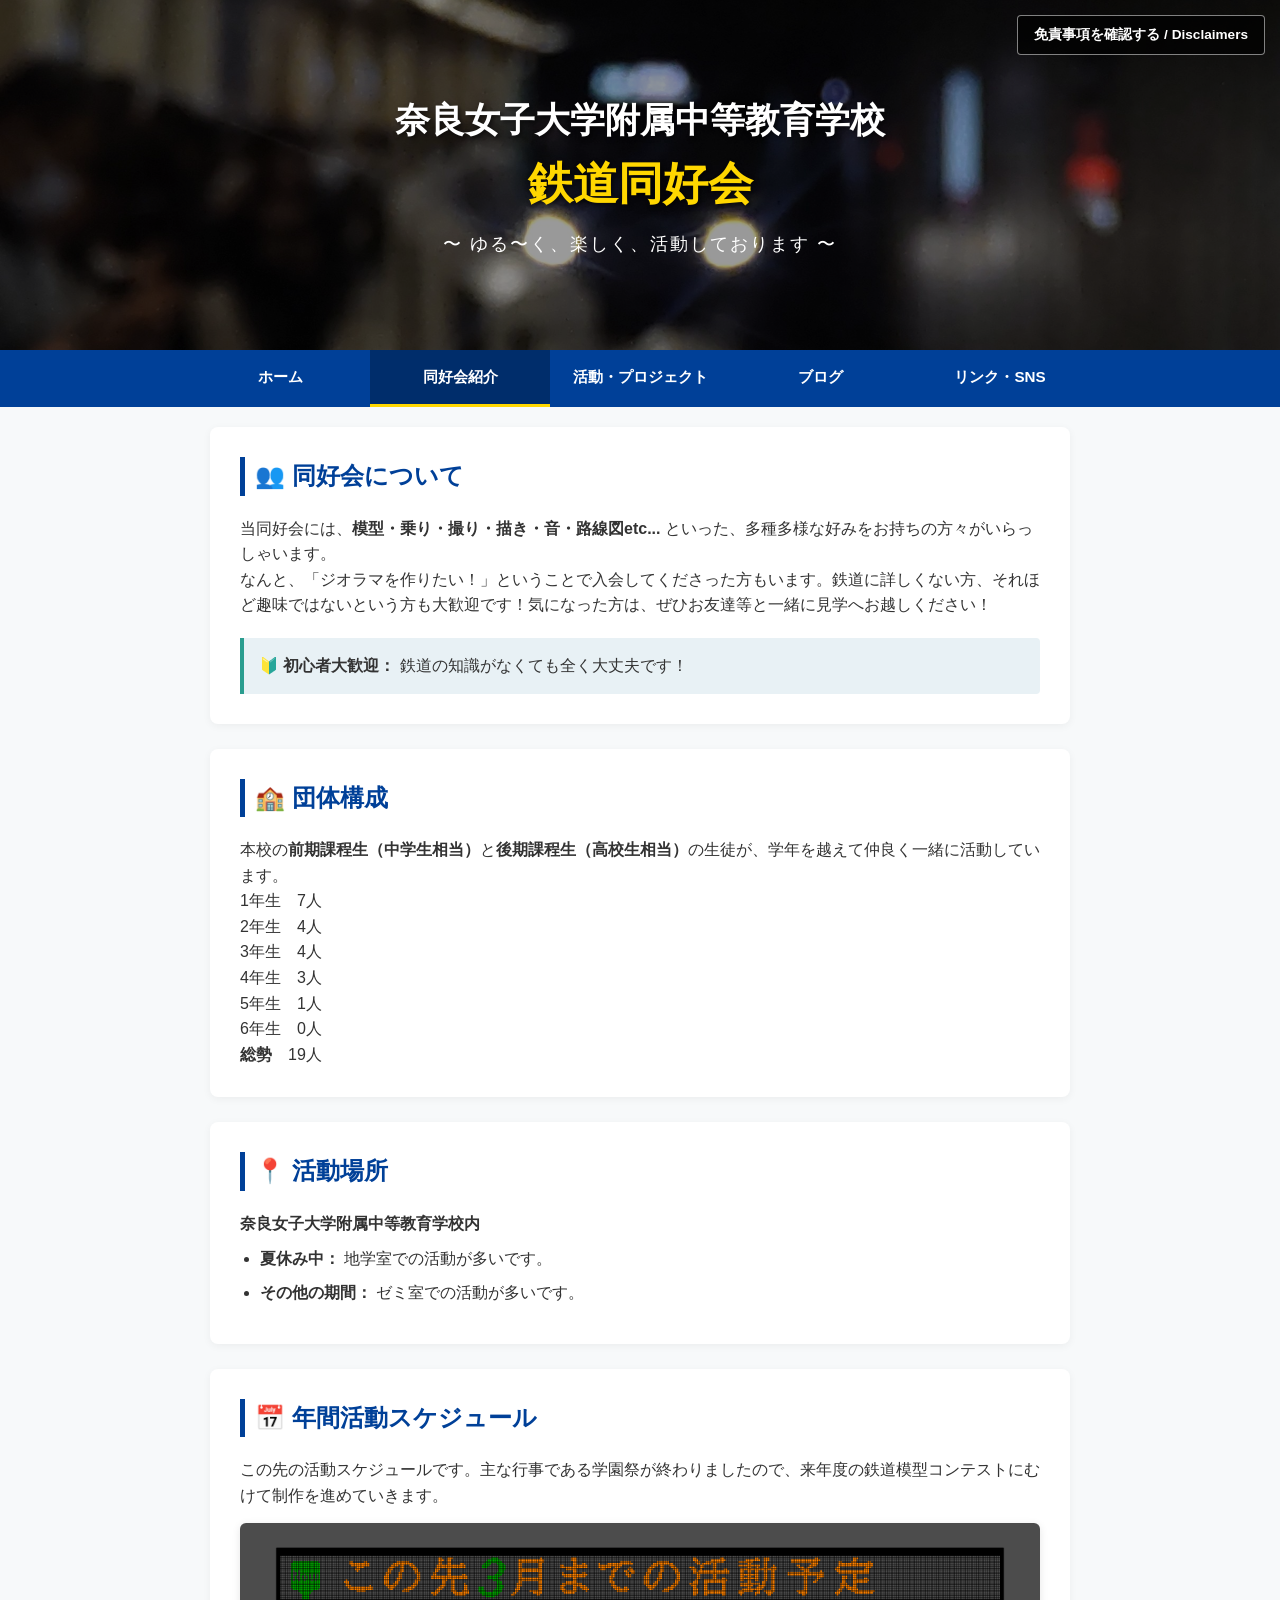
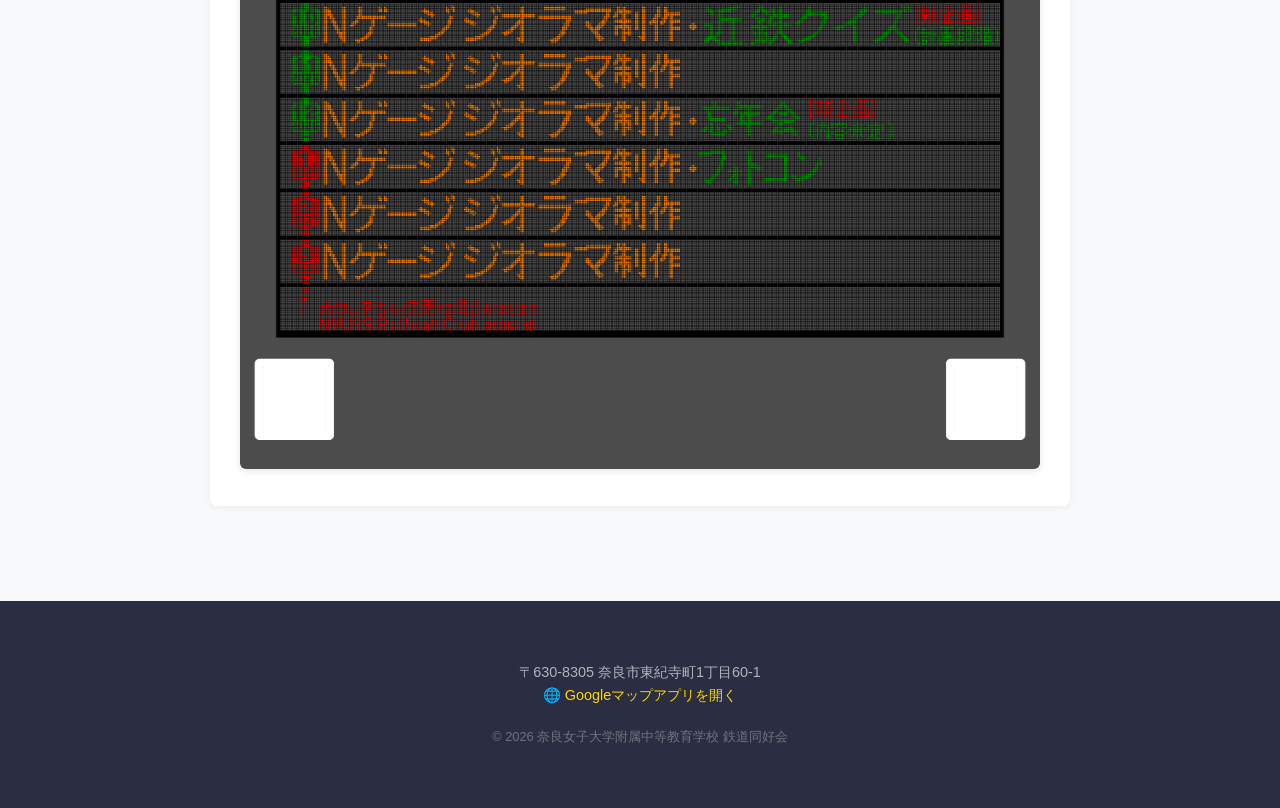
==== about.html @ 106ee1a2 "Update about.html" ====
<!DOCTYPE html>
<html lang="ja">
<head>
    <meta charset="UTF-8">
    <meta name="viewport" content="width=device-width, initial-scale=1.0">
    <title>同好会紹介 | 奈良女子大学附属中等教育学校 鉄道同好会</title>
    <link rel="stylesheet" href="style.css">
    <link rel="icon" href="images/logo.png" type="image/png" sizes="32x32">
    <!-- Google tag (gtag.js) -->
<script async src="https://www.googletagmanager.com/gtag/js?id=G-VJPL5PJ0BR"></script>
<script>
  window.dataLayer = window.dataLayer || [];
  function gtag(){dataLayer.push(arguments);}
  gtag('js', new Date());

  gtag('config', 'G-VJPL5PJ0BR');
</script>
</head>
<body>

    <!-- 📸 ヘッダー部分（トップページと共通） -->
        <header class="main-header">
        <div class="header-image-container">
            <!-- imagesフォルダの中の画像を表示します -->
            <img src="images/header20260929-.JPG" alt="今月の鉄道写真" class="header-image">
            
            <div class="header-overlay">
                <h1>奈良女子大学附属中等教育学校<br><span>鉄道同好会</span></h1>
                <p class="subtitle">〜 ゆる〜く、楽しく、活動しております 〜</p>

                <!-- 💡 修正箇所：免責事項ポップアップを文字エリアの内側に正しく配置しました -->
                <div class="big-disclaimer-wrapper">
                    <!-- 開閉用の隠しチェックボックス -->
                    <input type="checkbox" id="popup-disclaimer-toggle" class="popup-check">
                    
                    <!-- ヘッダー右上に配置する起動ボタン -->
                    <label for="popup-disclaimer-toggle" class="popup-open-btn">
                        免責事項を確認する / Disclaimers
                    </label>
                    
                    <!-- ボタンを押したら画面全体を覆う黒い背景 -->
                    <div class="popup-overlay-bg">
                        <!-- 大きく表示される免責事項の本体ボックス -->
                        <div class="popup-content-window">
                            <div class="popup-header">
                                <h2>免責事項 / Disclaimers</h2>
                                <label for="popup-disclaimer-toggle" class="popup-close-x">✕</label>
                            </div>
                            
                            <div class="popup-body">
                                <section class="popup-section-item">
                                    <h3>情報の正確性について / Accuracy of Information</h3>
                                    <p>当ホームページに掲載されている情報や活動内容は、可能な限り正確を期すよう努めておりますが、その完全性・正確性を保証するものではありません。予告なしに内容の変更や削除を行うことがあります。</p>
                                    <p class="eng-text">While we strive to ensure that the information on this website is as accurate as possible, we do not guarantee its completeness or accuracy. Content may be changed or deleted without prior notice.</p>
                                </section>
                                
                                <section class="popup-section-item">
                                    <h3>損害等の責任について / Limitation of Liability</h3>
                                    <p>当ホームページの利用、または掲載された情報によって生じたトラブル・損失・損害について、当同好会および学校側は<strong>一切</strong>の責任を負いかねますのであらかじめご了承ください。</p>
                                    <p class="eng-text">The Railway Club and the school shall not be held liable for any trouble, loss, or damage arising from the use of this website or the information contained herein.</p>
                                </section>
                                
                                <section class="popup-section-item">
                                    <h3>外部リンクについて / External Links</h3>
                                    <p>当ホームページからリンクやバナーなどによって他のサイトに移動された場合、<strong>その</strong>移動先サイトで提供される情報やサービス等について、<strong>当同好会および学校側は一切の責任を負いかねます。</strong></p>
                                    <p class="eng-text">We assume no responsibility or liability for any information, services, or content provided on external websites linked from this site.</p>
                                </section>
                                <section class="popup-section-item">
                                    <h3>著作権について / Copyright</h3>
                                    <p>当ホームページに掲載されているすべてのコンテンツ（文章、写真、画像、動画等）の著作権は、当同好会または各権利者に帰属します。これらを無断で転載、複製、改変、販売、または直リンクする行為は固く禁じます。</P>
                                    <p class="eng-text">All content on this website, including text, photographs, images, and videos, is protected by copyright owned by the Railway Club or their respective owners. Unauthorized reproduction, duplication, modification, distribution, or hotlinking of any content is strictly prohibited.</p>
                                </section>
                            </div>
                            
                            <div class="popup-footer">
                                <label for="popup-disclaimer-toggle" class="popup-close-btn">確認して閉じる / Close</label>
                            </div>
                        </div>
                    </div>
                </div>
                <!-- 免責事項ここまで -->

            </div>
        </div>
    </header>


    <!-- 🧭 ナビゲーションメニュー（「同好会紹介」をactiveにしています） -->
    <nav class="global-nav">
        <ul>
            <li><a href="index.html">ホーム</a></li>
            <li><a href="about.html" class="active">同好会紹介</a></li>
            <li><a href="projects.html">活動・プロジェクト</a></li>
            <li><a href="blog.html">ブログ</a></li>
            <li><a href="links.html">リンク・SNS</a></li>
        </ul>
    </nav>

    <!-- 📝 紹介ページのメインコンテンツ -->
    <main class="container">
        
        <!-- 同好会について -->
        <section class="about-section">
            <h2>👥 同好会について</h2>
            <p>当同好会には、<strong>模型・乗り・撮り・描き・音・路線図etc...</strong> といった、多種多様な好みをお持ちの方々がいらっしゃいます。</p>
            <p>なんと、「ジオラマを作りたい！」ということで入会してくださった方もいます。鉄道に詳しくない方、それほど趣味ではないという方も大歓迎です！気になった方は、ぜひお友達等と一緒に見学へお越しください！</p>
            
            <div class="welcome-box">
                <p>🔰 <strong>初心者大歓迎：</strong> 鉄道の知識がなくても全く大丈夫です！</p>
            </div>
        </section>

        <!-- 団体構成 -->
        <section class="structure-section">
            <h2>🏫 団体構成</h2>
            <p>本校の<strong>前期課程生（中学生相当）</strong>と<strong>後期課程生（高校生相当）</strong>の生徒が、学年を越えて仲良く一緒に活動しています。</p>
            <p>1年生　7人</p>
            <p>2年生　4人</p>
            <p>3年生　4人</p>
            <p>4年生　3人</p>
            <p>5年生　1人</p>
            <p>6年生　0人</p>
            <p><strong>総勢</strong>　19人</p>
        </section>

        <!-- 活動場所 -->
        <section class="location-section">
            <h2>📍 活動場所</h2>
            <p><strong>奈良女子大学附属中等教育学校内</strong></p>
            <ul>
                <li><strong>夏休み中：</strong> 地学室での活動が多いです。</li>
                <li><strong>その他の期間：</strong> ゼミ室での活動が多いです。</li>
            </ul>
        </section>

               <!-- 年間活動スケジュール -->
        <section class="schedule-section">
            <h2>📅 年間活動スケジュール</h2>
            <p>この先の活動スケジュールです。主な行事である学園祭が終わりましたので、来年度の鉄道模型コンテストにむけて制作を進めていきます。</p>
            
            <!-- 📸 スケジュール画像の表示エリア -->
            <div class="schedule-image-container" style="text-align: center; margin-top: 15px;">
                <!-- 💡 「ここに画像のファイル名を入れてね」の部分を書き換えます -->
                <img src="images/railwayclubplan 202610-.png" alt="年間活動スケジュール" style="max-width: 100%; height: auto; border-radius: 6px; box-shadow: 0 2px 8px rgba(0,0,0,0.1);">
            </div>
        </section>


    </main>

    <!-- 👣 フッター部分（トップページと共通） -->
    <footer class="main-footer">
        <div class="container">
            <p>〒630-8305 奈良市東紀寺町1丁目60-1</p>
            <p><a href="https://maps.app.goo.gl/8zeACxxbkrBPJu17A?g_st=ac" target="_blank" class="map-link">🌐 Googleマップアプリを開く</a></p>
            <p class="copyright">&copy; 2026 奈良女子大学附属中等教育学校 鉄道同好会</p>
        </div>
    </footer>
<!-- 上へ戻るボタン（青色・黒枠・丸型・▲と上り） -->
<button id="scrollTopBtn" title="ページトップへ戻る" style="
    display: none; 
    position: fixed; 
    bottom: 20px; 
    right: 20px; 
    z-index: 99; 
    border: 1px solid #000000; 
    outline: none; 
    background-color: #007bff; 
    color: white; 
    cursor: pointer; 
    padding: 0; 
    border-radius: 50%; 
    width: 60px; /* ★ 文字が収まるようにボタンを少しだけ大きく（50px→60px）しました */
    height: 60px;
    display: none; 
    flex-direction: column; /* ★ 矢印と文字を縦に並べる設定 */
    align-items: center;
    justify-content: center;
    box-shadow: 0 4px 6px rgba(0,0,0,0.1);
    transition: opacity 0.3s;
    line-height: 1.2;
">
    <span style="font-size: 20px; margin-bottom: -2px;">▲</span>
    <span style="font-size: 11px; font-weight: bold;">上り</span>
</button>

<!-- ボタンを動かす仕組み -->
<script>
const scrollTopBtn = document.getElementById("scrollTopBtn");

window.onscroll = function() {
    if (document.body.scrollTop > 20 || document.documentElement.scrollTop > 20) {
        scrollTopBtn.style.display = "flex";
    } else {
        scrollTopBtn.style.display = "none";
    }
};

scrollTopBtn.addEventListener("click", function() {
    window.scrollTo({
        top: 0,
        behavior: "smooth"
    });
});
</script>
</body>
</html>
---- style.css ----
/* ページ内のリンク移動を滑らかにするコード */
html {
    scroll-behavior: smooth;
    scroll-padding-top: 60px; /* メニューバーにタイトルが被るのを防ぐ隙間 */
}

/* ==========================================
   🔑 全体共通のスタイル（スッキリ爽やかなブルー基調）
   ========================================== */
* {
    box-sizing: border-box;
    margin: 0;
    padding: 0;
}

body {
    font-family: 'Helvetica Neue', Arial, 'Hiragino Kaku Gothic ProN', 'Hiragino Sans', Meiryo, sans-serif;
    line-height: 1.6;
    color: #333;
    background-color: #f7f9fa;
}

.container {
    max-width: 900px;
    margin: 0 auto;
    padding: 20px;
}

/* ==========================================
   📸 1. 「写真ヘッダー」CSS
   ========================================== */
.header-image-container {
    position: relative;
    width: 100%;
    height: 350px; /* パソコン画面での写真の高さ */
    overflow: hidden;
}

.header-image {
    width: 100%;
    height: 100%;
    object-fit: cover; /* どんな写真でも比率を崩さず綺麗に収めるコード */
    object-position: center;
}

/* 写真の上に文字を読みやすくするための黒いモヤ（オーバーレイ） */
.header-overlay {
    position: absolute;
    top: 0;
    left: 0;
    width: 100%;
    height: 100%;
    background: rgba(0, 0, 0, 0.4); /* 40%の黒透明 */
    display: flex;
    flex-direction: column;
    justify-content: center;
    align-items: center;
    color: #fff;
    text-align: center;
    padding: 20px;
}

.header-overlay h1 {
    font-size: 2.2rem;
    text-shadow: 2px 2px 4px rgba(0,0,0,0.6);
    margin-bottom: 10px;
}

.header-overlay h1 span {
    font-size: 2.8rem;
    font-weight: bold;
    color: #ffd700; /* 「鉄道同好会」を金色(ほぼ黄色)にして目立たせる */
}

.subtitle {
    font-size: 1.1rem;
    letter-spacing: 2px;
}

/* ==========================================
   🧭 2. 複数ページを切り替えるメニュー（ナビゲーション）
   ========================================== */
.global-nav {
    background-color: #004098; /*  */
    position: sticky;
    top: 0;
    z-index: 100;
}

.global-nav ul {
    list-style: none;
    display: flex;
    justify-content: center;
    max-width: 900px;
    margin: 0 auto;
}

.global-nav li {
    flex: 1;
    text-align: center;
}

.global-nav a {
    display: block;
    padding: 15px 10px;
    color: #fff;
    text-decoration: none;
    font-weight: bold;
    font-size: 0.95rem;
    transition: background 0.3s;
}

.global-nav a:hover, 
.global-nav a.active {
    background-color: #002d6b; /* ホバー時・現在地ページの色 */
    border-bottom: 3px solid #ffd700;
}

/* ==========================================
   📝 3. 各コンテンツの装飾
   ========================================== */
section {
    background: #fff;
    padding: 30px;
    margin-bottom: 25px;
    border-radius: 8px;
    box-shadow: 0 2px 8px rgba(0,0,0,0.05);
}

h2 {
    color: #004098;
    border-left: 5px solid #004098;
    padding-left: 10px;
    margin-bottom: 20px;
    font-size: 1.5rem;
}

/* お知らせリスト */
.news-list {
    list-style: none;
}

.news-list li {
    padding: 12px 0;
    border-bottom: 1px dashed #ddd;
}

.date {
    color: #666;
    margin-right: 15px;
    font-weight: bold;
}

.badge {
    background: #e63946;
    color: #fff;
    padding: 2px 8px;
    border-radius: 4px;
    font-size: 0.8rem;
    margin-right: 10px;
    vertical-align: middle;
}

/* ボタンの装飾 */
.btn {
    display: inline-block;
    background: #004098;
    color: #fff;
    padding: 10px 20px;
    text-decoration: none;
    border-radius: 5px;
    margin-top: 15px;
    font-weight: bold;
    transition: background 0.2s;
}

.btn:hover {
    background: #002d6b;
}

.btn.secondary {
    background: #5c677d;
}

.btn.secondary:hover {
    background: #495057;
}

/* ==========================================
   👣 4. フッター
   ========================================== */
.main-footer {
    background: #2b2d42;
    color: #adb5bd;
    text-align: center;
    padding: 40px 20px;
    margin-top: 50px;
    font-size: 0.9rem;
}

.footer-counter {
    color: #fff;
    font-size: 1.1rem;
    font-weight: bold;
    margin-bottom: 15px;
}

.map-link {
    color: #ffd700;
    text-decoration: none;
}

.map-link:hover {
    text-decoration: underline;
}

.copyright {
    margin-top: 20px;
    font-size: 0.8rem;
    color: #6c757d;
}

/* 📱 スマホ用の表示微調整 */
@media (max-width: 600px) {
    .header-image-container { height: 250px; }
    .header-overlay h1 { font-size: 1.6rem; }
    .header-overlay h1 span { font-size: 2rem; }
    .global-nav ul { flex-wrap: wrap; }
    .global-nav li { flex: none; width: 33.33%; }
    .global-nav a { font-size: 0.85rem; padding: 10px 5px; }
}
/* ==========================================
   ✨ 紹介ページ用の追加デザイン
   ========================================== */
.welcome-box {
    background-color: #e8f1f5;
    border-left: 4px solid #2a9d8f;
    padding: 15px;
    margin-top: 20px;
    border-radius: 0 4px 4px 0;
}

.location-section ul {
    margin-left: 20px;
    margin-top: 10px;
}

.location-section li {
    margin-bottom: 8px;
}

.schedule-placeholder {
    background: #f8f9fa;
    border: 2px dashed #ccc;
    padding: 20px;
    text-align: center;
    color: #666;
    margin-top: 15px;
    border-radius: 6px;
}
/* ==========================================
   ✨ プロジェクトページ用の追加デザイン
   ========================================== */
.badge-project {
    display: inline-block;
    background: #ffd700;
    color: #222;
    padding: 5px 12px;
    font-weight: bold;
    border-radius: 4px;
    margin-bottom: 15px;
    font-size: 0.9rem;
}

.project-roles {
    background: #fdfaf0;
    border: 1px solid #f3e5ab;
    padding: 20px;
    margin: 20px 0;
    border-radius: 6px;
}

.project-roles h3 {
    color: #b76e00;
    font-size: 1.1rem;
    margin-bottom: 10px;
}

.project-roles ul {
    margin-left: 20px;
}

.project-roles li {
    margin-bottom: 8px;
}

.activity-card {
    border-bottom: 1px dashed #ccc;
    padding: 20px 0;
}

.activity-card:last-child {
    border-bottom: none;
}

.activity-card h3 {
    color: #004098;
    margin-bottom: 10px;
    font-size: 1.2rem;
}

.media-placeholder {
    background: #e9ecef;
    border: 2px dashed #ced4da;
    padding: 30px;
    text-align: center;
    color: #6c757d;
    margin-top: 20px;
    border-radius: 6px;
}
/* ==========================================
   ✨ ブログページ用の追加デザイン
   ========================================== */
.blog-lead {
    margin-bottom: 30px;
    color: #555;
    font-size: 1.05rem;
}

.blog-post {
    background: #fff;
    padding: 35px;
    border-radius: 8px;
    box-shadow: 0 2px 10px rgba(0,0,0,0.05);
    margin-bottom: 40px;
}

.post-header {
    border-bottom: 2px solid #e9ecef;
    padding-bottom: 15px;
    margin-bottom: 20px;
}

.post-date {
    font-size: 0.9rem;
    color: #888;
    font-weight: bold;
}

.post-category {
    background: #004098;
    color: #fff;
    font-size: 0.75rem;
    padding: 3px 8px;
    border-radius: 4px;
    margin-left: 10px;
    font-weight: bold;
    vertical-align: middle;
}

.post-title {
    font-size: 1.6rem;
    color: #222;
    margin-top: 8px;
    line-height: 1.4;
}

.post-content p {
    margin-bottom: 18px;
    font-size: 1.05rem;
    color: #333;
    text-align: justify;
}

.post-image {
    background: #f8f9fa;
    padding: 10px;
    border: 1px solid #dee2e6;
    border-radius: 6px;
    margin: 25px 0;
    text-align: center;
}

.post-image img {
    max-width: 100%;
    height: auto;
    border-radius: 4px;
}

.image-caption {
    font-size: 0.85rem;
    color: #666;
    margin-top: 8px !important;
    margin-bottom: 0 !important;
}
/* ==========================================
   ✨ リンクページ用の追加デザイン
   ========================================== */
.links-lead {
    margin-bottom: 25px;
    color: #555;
}

.link-grid {
    display: flex;
    flex-direction: column;
    gap: 20px;
}

.link-item {
    display: flex;
    align-items: flex-start;
    background: #f8f9fa;
    padding: 20px;
    border-radius: 8px;
    border: 1px solid #e9ecef;
    transition: transform 0.2s, box-shadow 0.2s;
}

.link-item:hover {
    transform: translateY(-2px);
    box-shadow: 0 4px 12px rgba(0,0,0,0.05);
}

.link-icon {
    font-size: 2.5rem;
    margin-right: 20px;
    line-height: 1;
}

.link-info {
    flex: 1;
}

.link-info h3 {
    font-size: 1.2rem;
    color: #222;
    margin-bottom: 5px;
}

.link-info p {
    font-size: 0.95rem;
    color: #666;
    margin-bottom: 15px;
}

.link-button {
    display: inline-block;
    padding: 8px 16px;
    font-size: 0.9rem;
    font-weight: bold;
    color: #fff;
    text-decoration: none;
    border-radius: 4px;
    transition: opacity 0.2s;
}

.link-button:hover {
    opacity: 0.9;
}

/* 各ボタンの色分け（X、マシュマロ、学校） */
.x-link .link-button { background-color: #111; }
.marshmallow-link .link-button { background-color: #e295aa; }
.school-link .link-button { background-color: #004098; }

/* 📱 タブレット以上で2列に並べる */
@media (min-width: 650px) {
    .link-grid {
        display: grid;
        grid-template-columns: 1fr 1fr;
    }
    .school-link {
        grid-column: span 2; /* 学校HPだけ横いっぱいに広げる */
    }
}
/* ==========================================
   🗒 直近5件のブログ目次デザイン
   ========================================== */
.blog-recent-container {
    background: #e8f1f5;
    padding: 20px;
    border-radius: 8px;
    margin-bottom: 30px;
    border-left: 5px solid #004098;
}

.blog-recent-container h3 {
    font-size: 1.1rem;
    color: #004098;
    margin-bottom: 12px;
}

.blog-recent-list {
    list-style: none;
    padding-left: 0;
}

.blog-recent-list {
    list-style: none;
    padding-left: 0;
    margin-left: 0;   /* 左側の余計な隙間をなくす */
}

.blog-recent-list li {
    padding: 10px 0;
    border-bottom: 1px dashed #cbd5e1;
    font-size: 0.95rem; /* スマホで文字が溢れないよう少し小さめに */
    line-height: 1.4;
    display: flex;       /* 日付とタイトルを綺麗に並べる */
    align-items: flex-start;
}

.recent-date {
    color: #666;
    font-weight: bold;
    margin-right: 12px;
    font-size: 0.85rem;
    white-space: nowrap; /* 日付が途中で改行されるのを防ぐ */
    background: #e2e8f0; /* 日付を少し目立たせるグレーの背景 */
    padding: 2px 6px;
    border-radius: 4px;
}


.blog-recent-list a {
    color: #333;
    text-decoration: none;
    font-weight: bold;
    transition: color 0.2s;
}

.blog-recent-list a:hover {
    color: #e63946;
    text-decoration: underline;
}

.all-archive-link {
    margin-top: 15px;
    text-align: right;
    font-size: 0.95rem;
}

.all-archive-link a {
    color: #004098;
    text-decoration: none;
    font-weight: bold;
}

.all-archive-link a:hover {
    text-decoration: underline;
}
/* ==========================================
   免責事項ポップアップ
   ========================================== */
/* ヘッダー右上のボタン配置 */
.big-disclaimer-wrapper {
    position: absolute;
    top: 15px;
    right: 15px;
    z-index: 200;
}

/* チェックボックスは隠す */
.popup-check {
    display: none;
}

/* 右上の起動ボタン（少し目立つように枠線を黄色にホバー変化） */
.popup-open-btn {
    display: inline-block;
    background: rgba(0, 0, 0, 0.7); /* 暗めの半透明で文字をくっきり */
    color: #fff;
    padding: 8px 16px;
    border-radius: 4px;
    font-size: 0.85rem;
    font-weight: bold;
    cursor: pointer;
    border: 1px solid rgba(255, 255, 255, 0.5);
    transition: all 0.2s;
    user-select: none;
}

.popup-open-btn:hover {
    background: #004098; /* ホバー時は同好会ブルーに */
    border-color: #ffd700; /* 枠線はゴールドに */
    transform: translateY(-1px);
}

/* 画面全体を覆う黒い背景（初期状態は非表示） */
.popup-overlay-bg {
    position: fixed;
    top: 0;
    left: 0;
    width: 100vw;
    height: 100vh;
    background: rgba(0, 0, 0, 0.6); /* 画面全体を60%暗くする */
    display: flex;
    justify-content: center;
    align-items: center;
    z-index: 9999; /* サイトの何よりも一番手前に表示 */
    
    /* アニメーション用の初期設定（消えている状態） */
    visibility: hidden;
    opacity: 0;
    transition: all 0.3s ease;
}

/* 真ん中に出る大きな白枠ウィンドウ */
.popup-content-window {
    background: #fff;
    width: 90%;
    max-width: 650px; /* パソコン画面で綺麗に見える大きな横幅 */
    max-height: 85vh; /* 画面からはみ出さない高さ */
    border-radius: 10px;
    box-shadow: 0 10px 30px rgba(0, 0, 0, 0.3);
    display: flex;
    flex-direction: column;
    overflow: hidden;
    
    /* ふわっと下から浮き出るアニメーション初期設定 */
    transform: translateY(-30px);
    transition: transform 0.3s ease;
}

/* チェックが入ったら画面全体とウィンドウを表示する */
.popup-check:checked ~ .popup-overlay-bg {
    visibility: visible;
    opacity: 1;
}
.popup-check:checked ~ .popup-overlay-bg .popup-content-window {
    transform: translateY(0); /* 定位置に戻る */
}

/* ウィンドウのヘッダー（同好会ブルー基調） */
.popup-header {
    background: #004098;
    color: #fff;
    padding: 15px 20px;
    display: flex;
    justify-content: space-between;
    align-items: center;
    position: relative;
}

.popup-header h2 {
    color: #fff !important;
    border-left: none !important;
    padding-left: 0 !important;
    margin-bottom: 0 !important;
    font-size: 1.3rem !important;
}

/* 右上の✕ボタン */
.popup-close-x {
    font-size: 1.5rem;
    color: rgba(255, 255, 255, 0.7);
    cursor: pointer;
    transition: color 0.2s;
}
.popup-close-x:hover {
    color: #ffd700;
}

/* 文章が入るメインエリア */
.popup-body {
    padding: 25px;
    overflow-y: auto; /* スマホで文章が溢れたらスクロールできるように */
    text-align: left;
}

.popup-section-item {
    margin-bottom: 20px;
    background: #f8f9fa;
    padding: 15px;
    border-radius: 6px;
    border-left: 4px solid #5c677d;
}
.popup-section-item:last-child {
    margin-bottom: 0;
}

.popup-section-item h3 {
    font-size: 1rem;
    color: #222;
    margin-bottom: 8px;
}

.popup-section-item p {
    font-size: 0.9rem;
    color: #444;
    line-height: 1.6;
}

/* ウィンドウの下部エリア */
.popup-footer {
    background: #f1f3f5;
    padding: 12px;
    text-align: center;
    border-top: 1px solid #e9ecef;
}

/* 下部の「確認して閉じる」ボタン（同好会のメインボタンに統一） */
.popup-close-btn {
    display: inline-block;
    background: #004098;
    color: #fff;
    padding: 8px 30px;
    border-radius: 4px;
    font-size: 0.9rem;
    font-weight: bold;
    cursor: pointer;
    transition: background 0.2s;
}
.popup-close-btn:hover {
    background: #002d6b;
}

/* 📱 スマホ（画面幅が狭いとき）の微調整 */
@media (max-width: 600px) {
    .big-disclaimer-wrapper {
        top: 10px;
        right: 10px;
    }
    .popup-open-btn {
        font-size: 0.75rem;
        padding: 6px 12px;
    }
    .popup-content-window {
        width: 95%;
    }
    .popup-body {
        padding: 15px;
    }
}
/* ✨ 英語テキスト用の追加装飾 */
.popup-body .eng-text {
    font-size: 0.8rem; /* 日本語（0.9rem）より少し小さく */
    color: #666;       /* 少しマイルドなグレーに */
    font-style: italic; /* スタイリッシュな斜体 */
    line-height: 1.5;
    margin-top: 8px;   /* 日本語との間に少し隙間を作る */
    border-top: 1px dashed #e9ecef; /* 日本語と英語の区切り線 */
    padding-top: 8px;
}
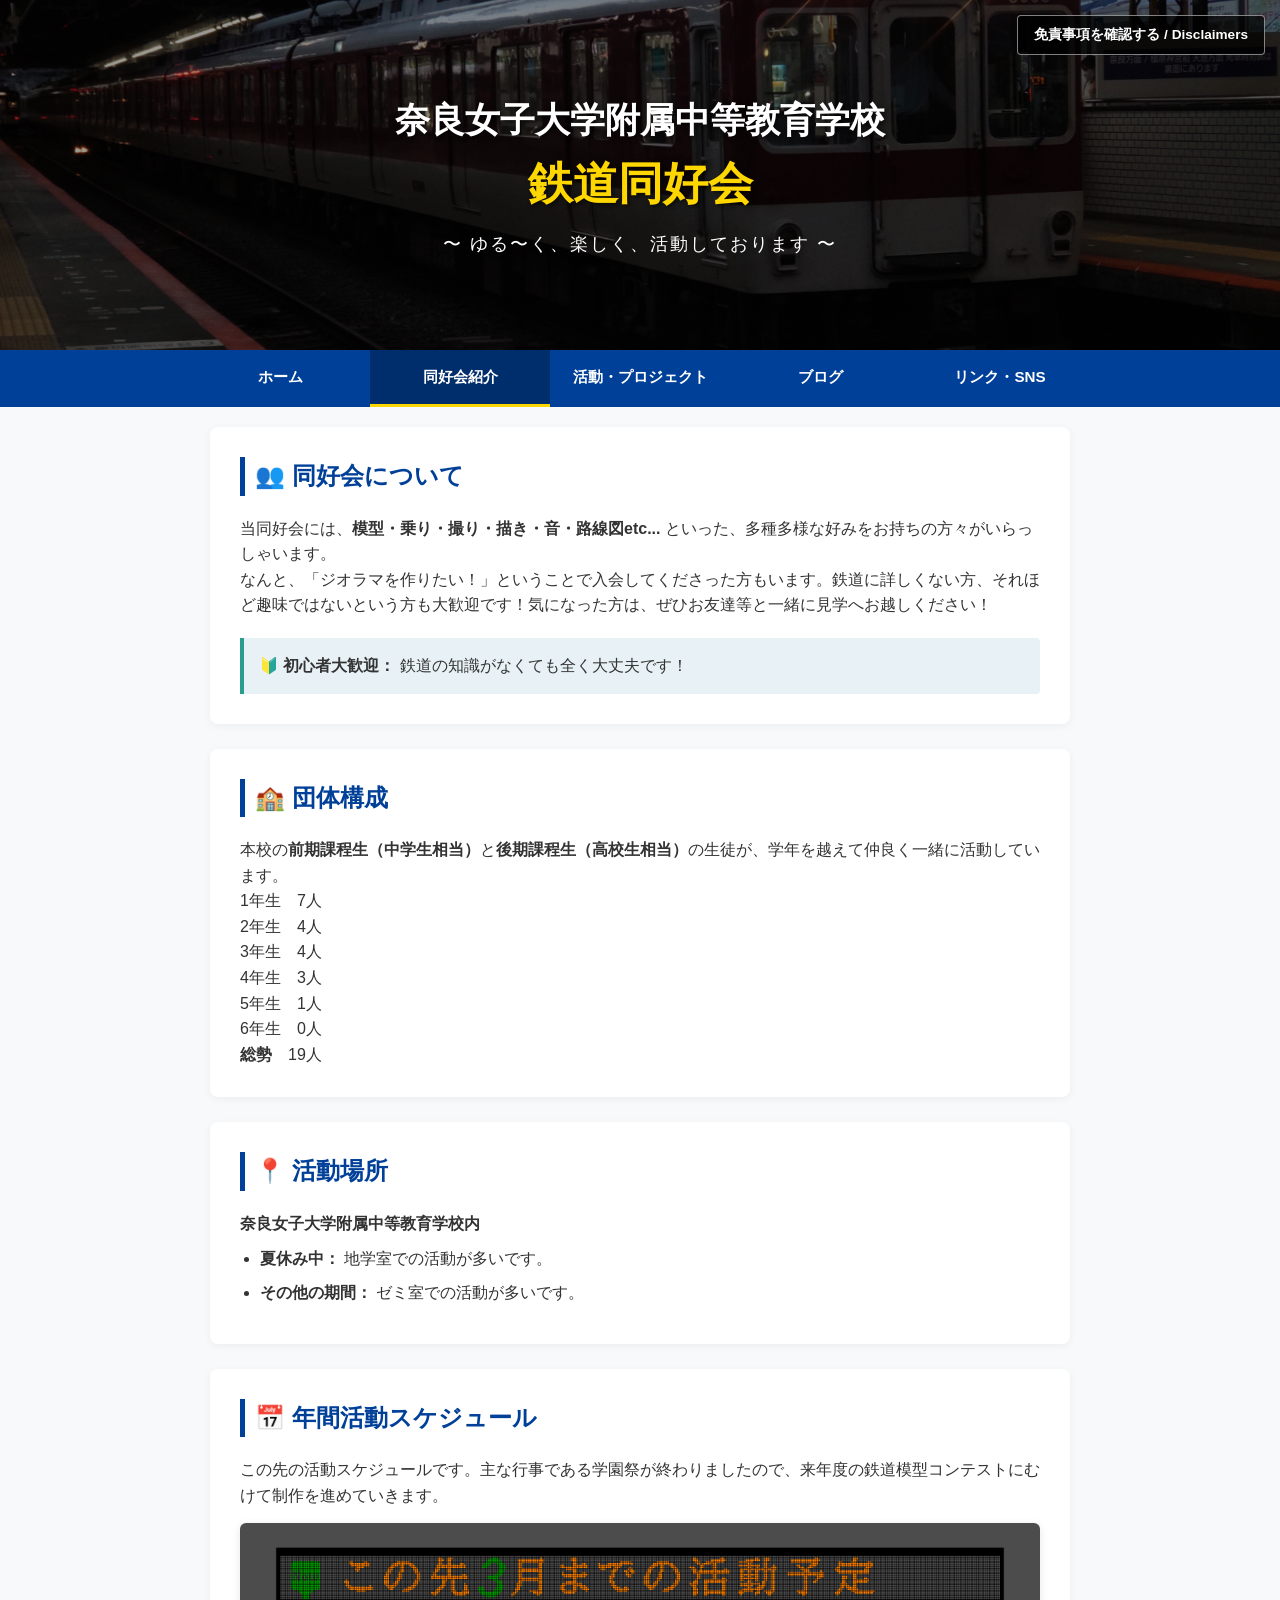
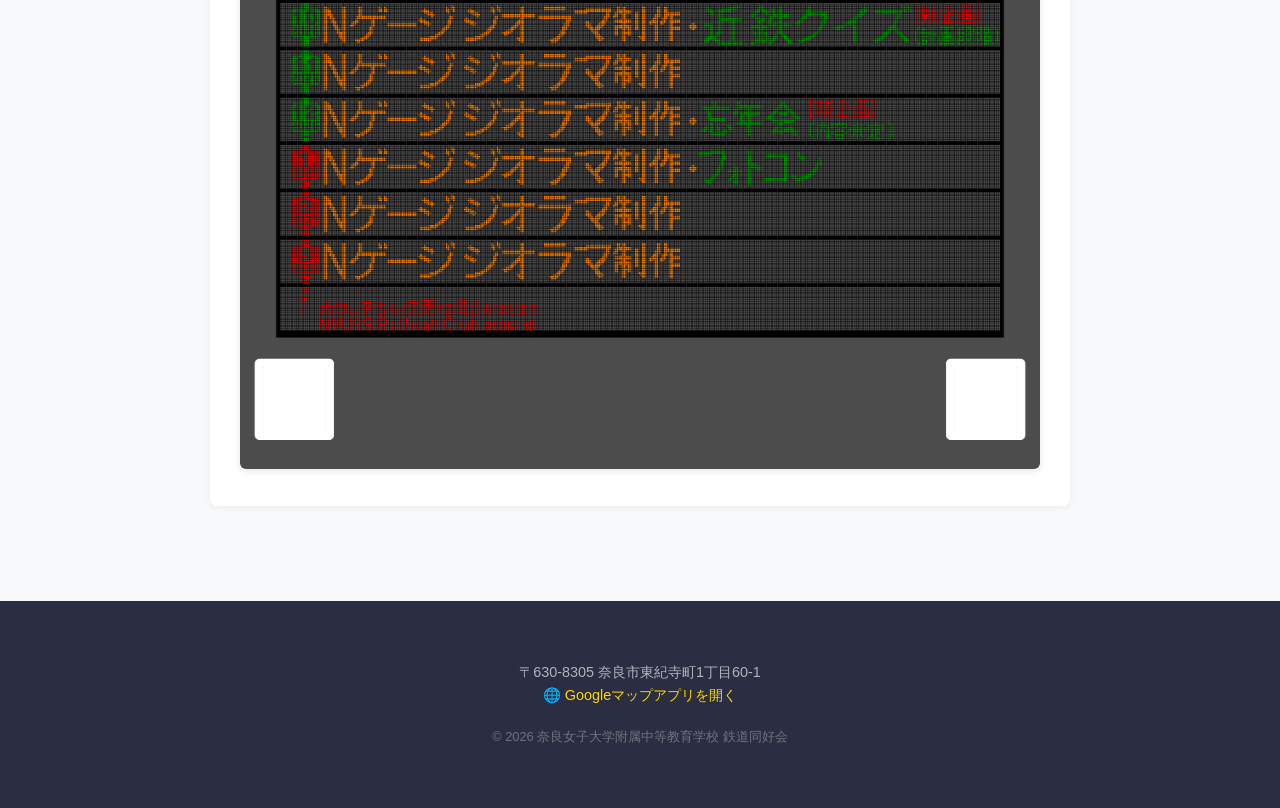
==== commit 4d69428f: "Update about.html" ====
--- a/about.html
+++ b/about.html
@@ -22,7 +22,7 @@
         <header class="main-header">
         <div class="header-image-container">
             <!-- imagesフォルダの中の画像を表示します -->
-            <img src="images/header20260929-.JPG" alt="今月の鉄道写真" class="header-image">
+            <img src="images/header20261017-.JPG" alt="今月の鉄道写真" class="header-image">
             
             <div class="header-overlay">
                 <h1>奈良女子大学附属中等教育学校<br><span>鉄道同好会</span></h1>
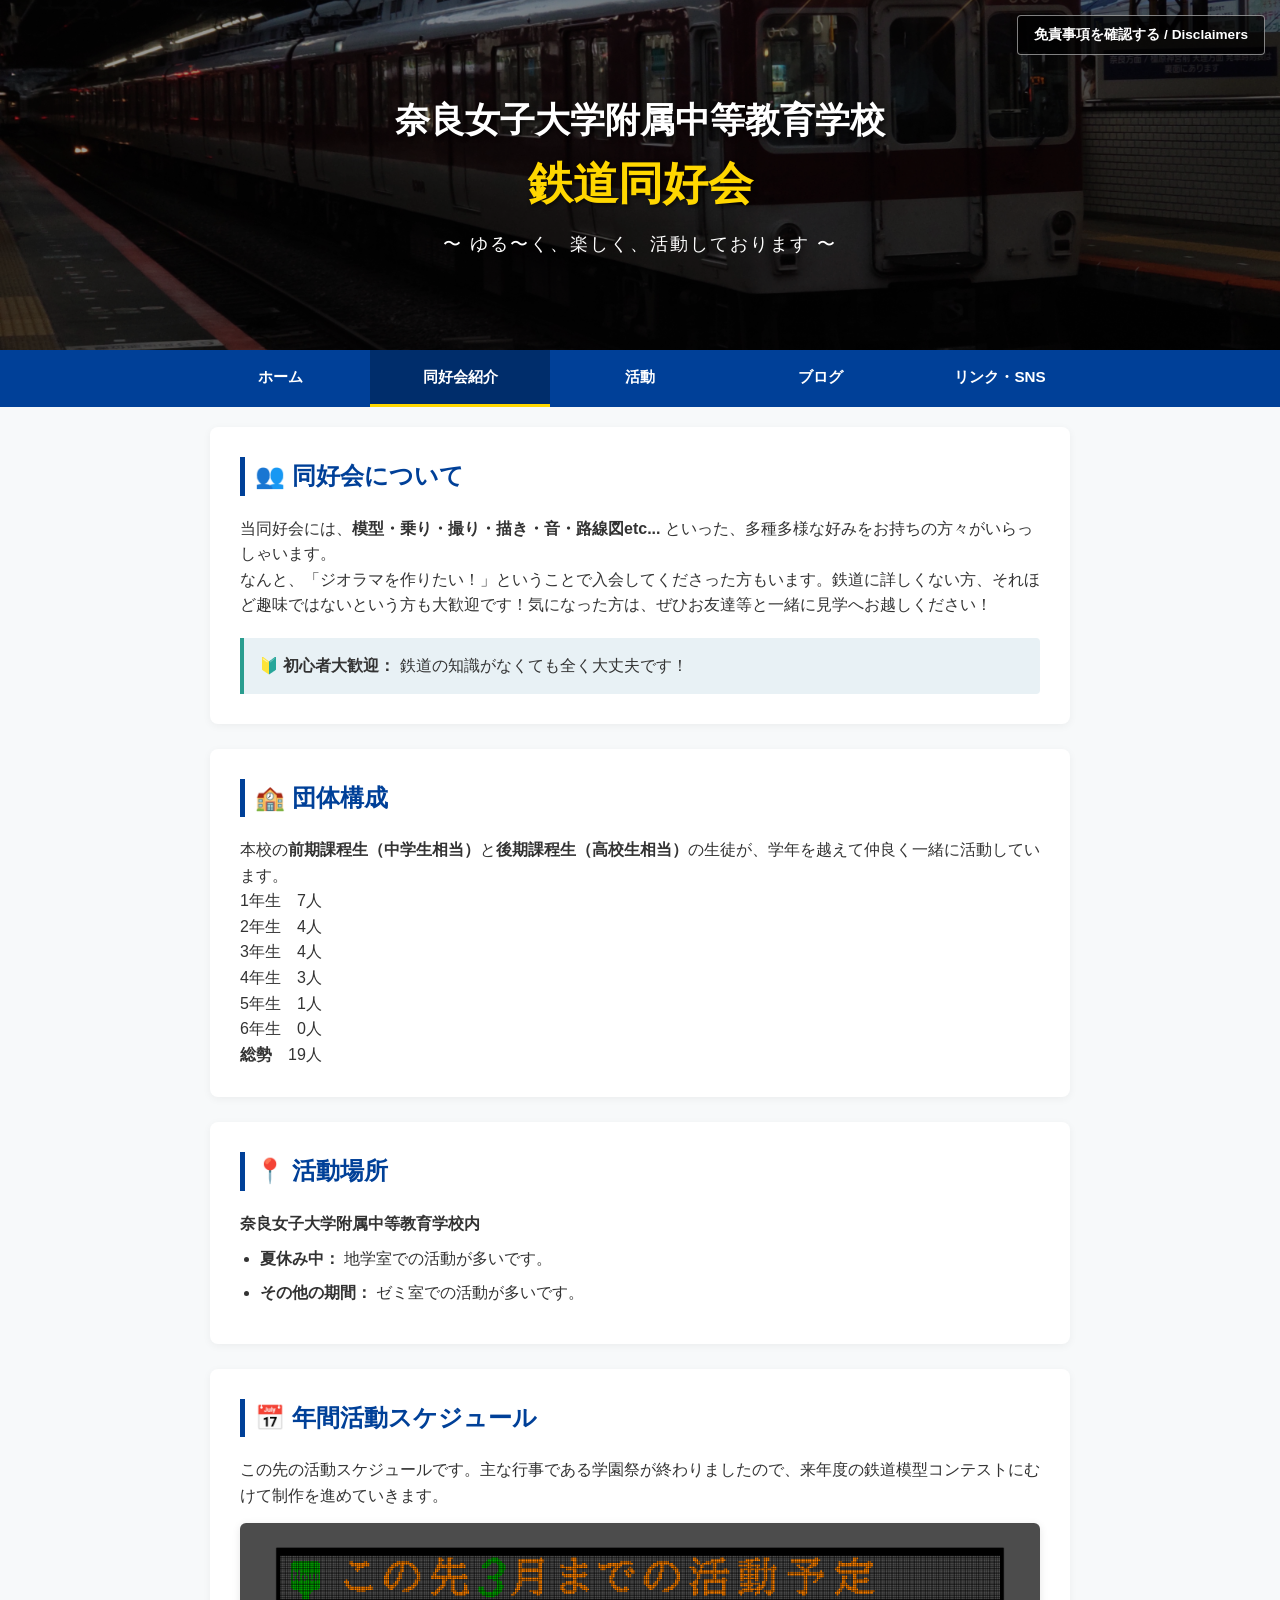
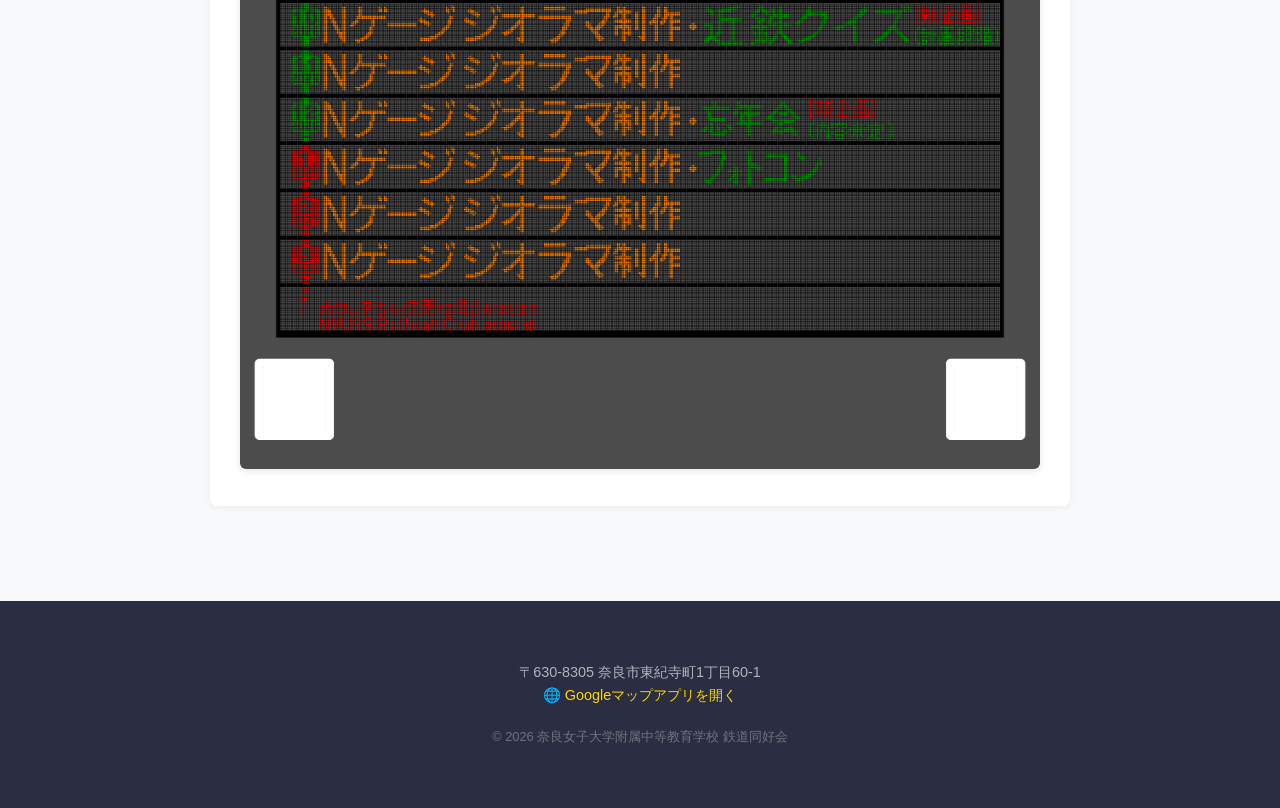
==== commit 02b4a436: "Update about.html" ====
--- a/about.html
+++ b/about.html
@@ -6,6 +6,7 @@
     <title>同好会紹介 | 奈良女子大学附属中等教育学校 鉄道同好会</title>
     <link rel="stylesheet" href="style.css">
     <link rel="icon" href="images/logo.png" type="image/png" sizes="32x32">
+    <link rel="apple-touch-icon" sizes="180x180" href="images/apple-touch-icon.png">
     <!-- Google tag (gtag.js) -->
 <script async src="https://www.googletagmanager.com/gtag/js?id=G-VJPL5PJ0BR"></script>
 <script>
@@ -90,7 +91,7 @@
         <ul>
             <li><a href="index.html">ホーム</a></li>
             <li><a href="about.html" class="active">同好会紹介</a></li>
-            <li><a href="projects.html">活動・プロジェクト</a></li>
+            <li><a href="projects.html">活動</a></li>
             <li><a href="blog.html">ブログ</a></li>
             <li><a href="links.html">リンク・SNS</a></li>
         </ul>
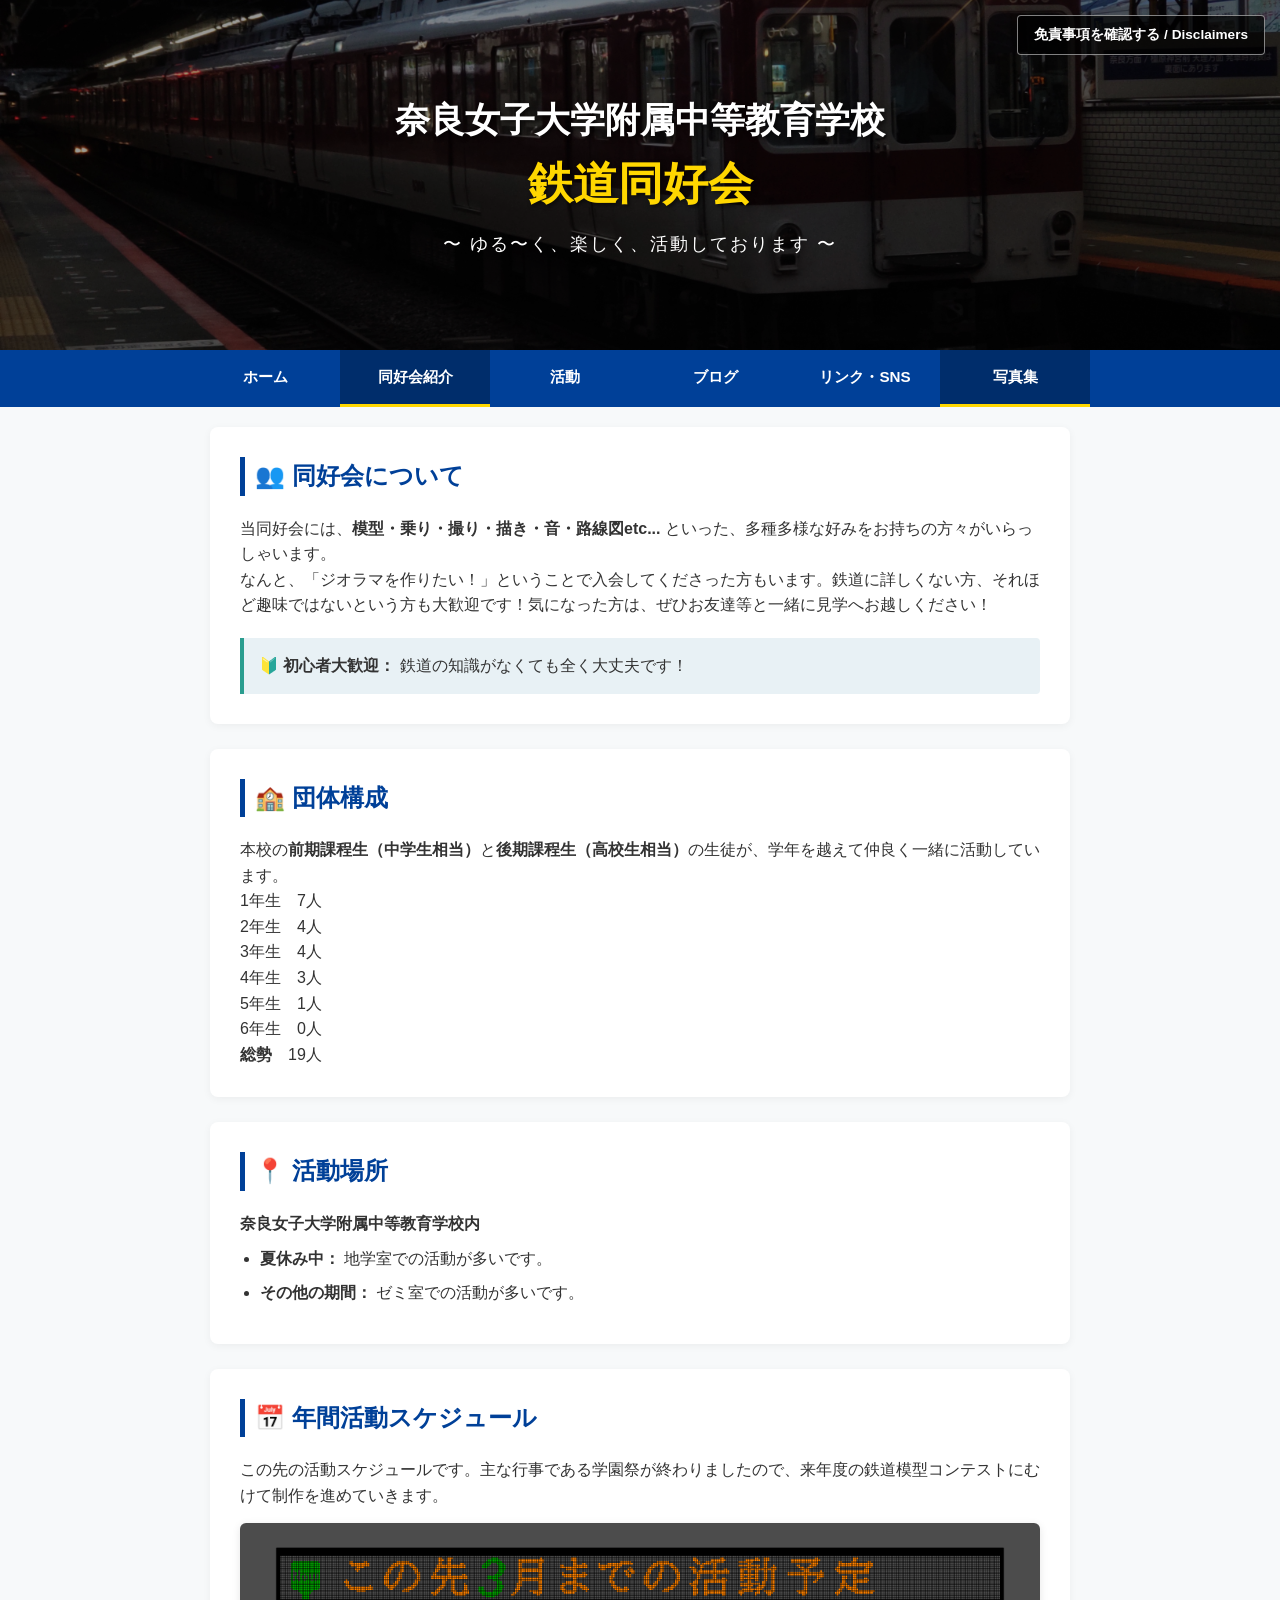
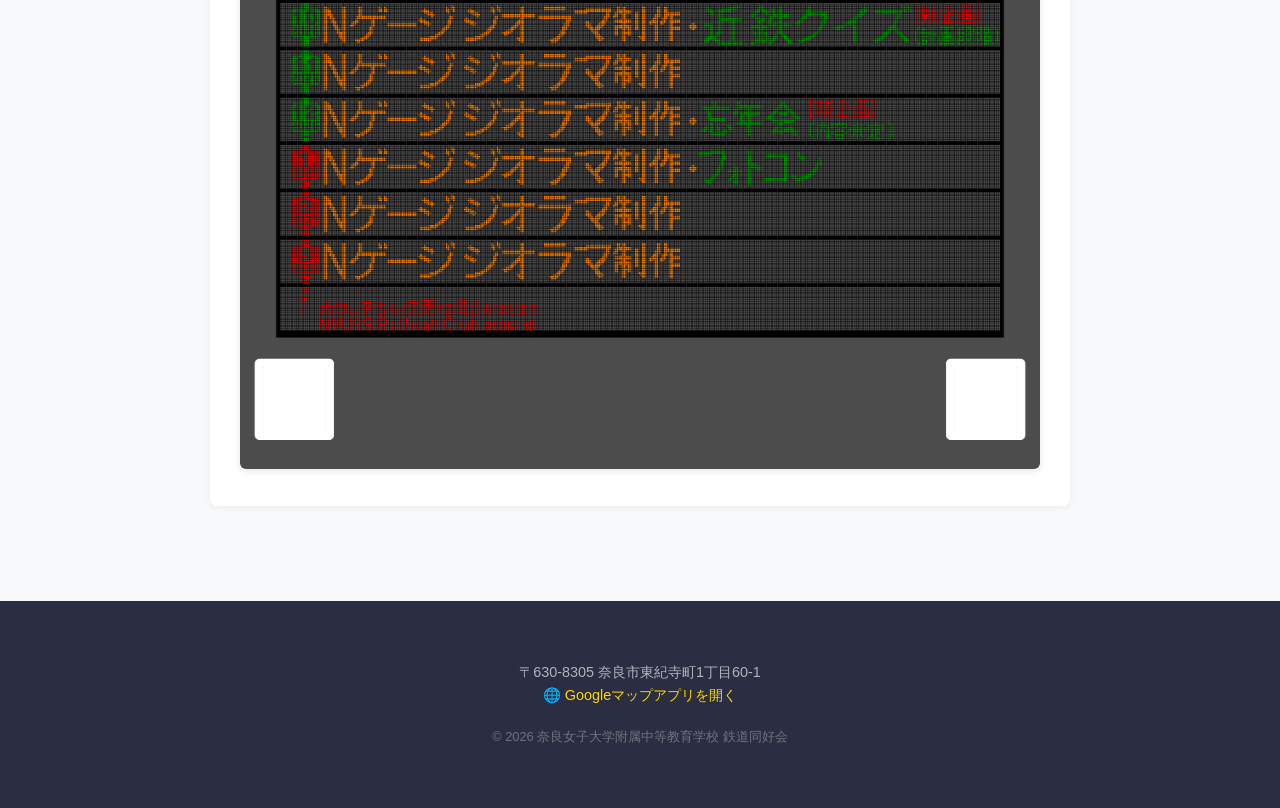
==== commit ddf0ec80: "Update about.html" ====
--- a/about.html
+++ b/about.html
@@ -94,6 +94,7 @@
             <li><a href="projects.html">活動</a></li>
             <li><a href="blog.html">ブログ</a></li>
             <li><a href="links.html">リンク・SNS</a></li>
+            <li><a href="gallery.html" class="active">写真集</a>
         </ul>
     </nav>
 
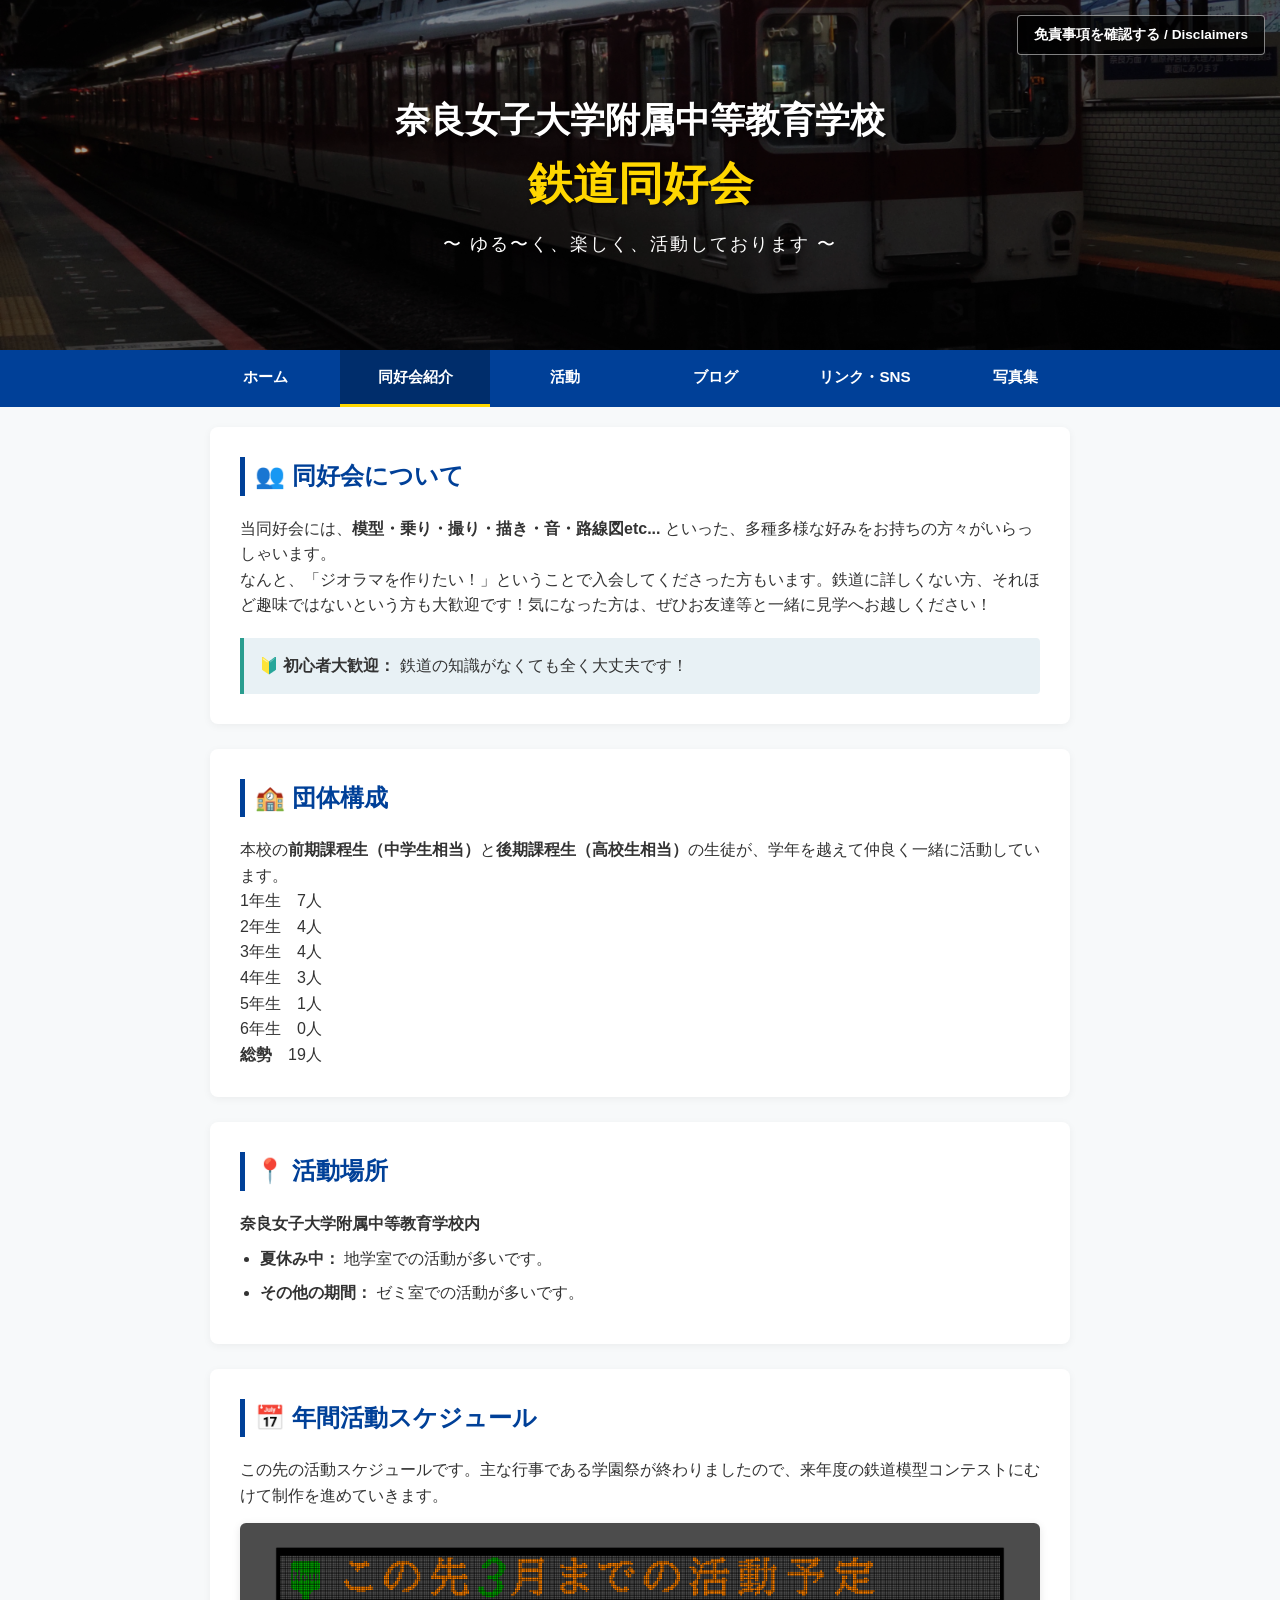
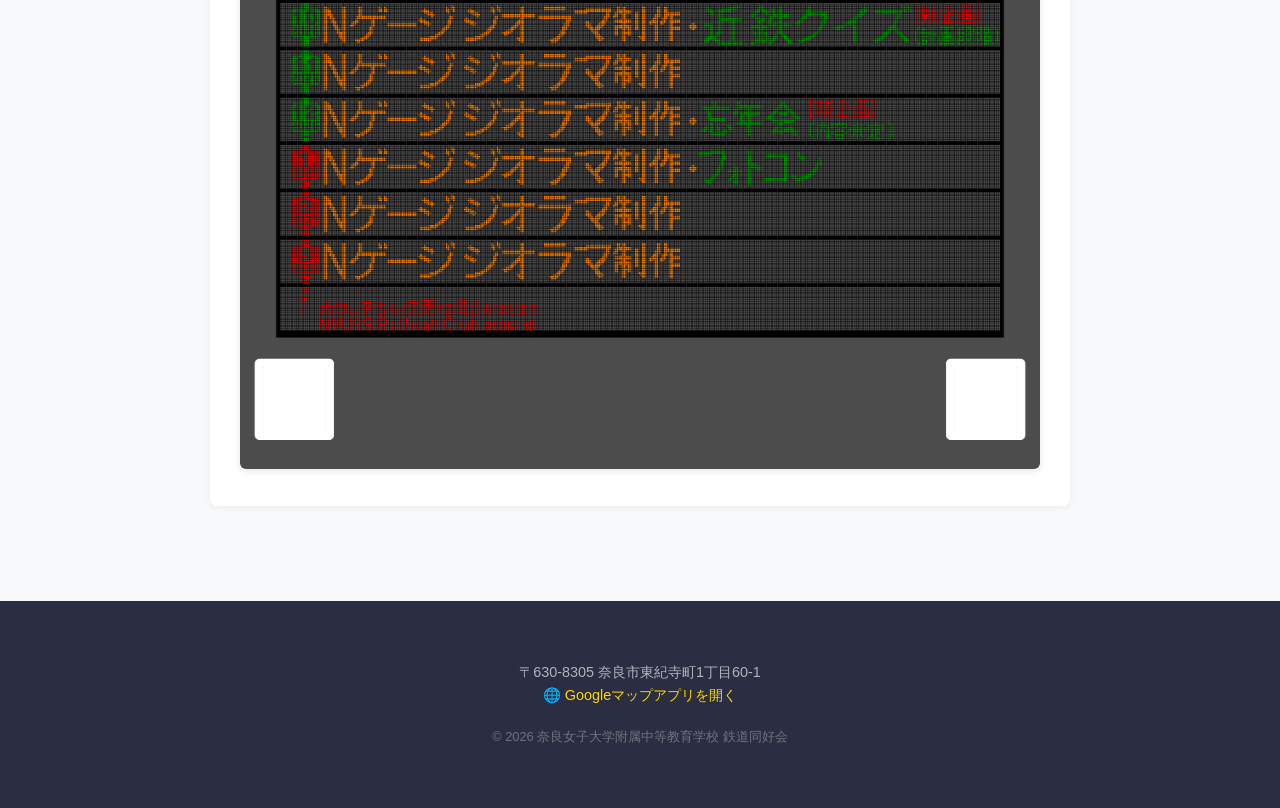
==== commit 54155332: "Update about.html" ====
--- a/about.html
+++ b/about.html
@@ -94,7 +94,7 @@
             <li><a href="projects.html">活動</a></li>
             <li><a href="blog.html">ブログ</a></li>
             <li><a href="links.html">リンク・SNS</a></li>
-            <li><a href="gallery.html" class="active">写真集</a>
+            <li><a href="gallery.html">写真集</a>
         </ul>
     </nav>
 
